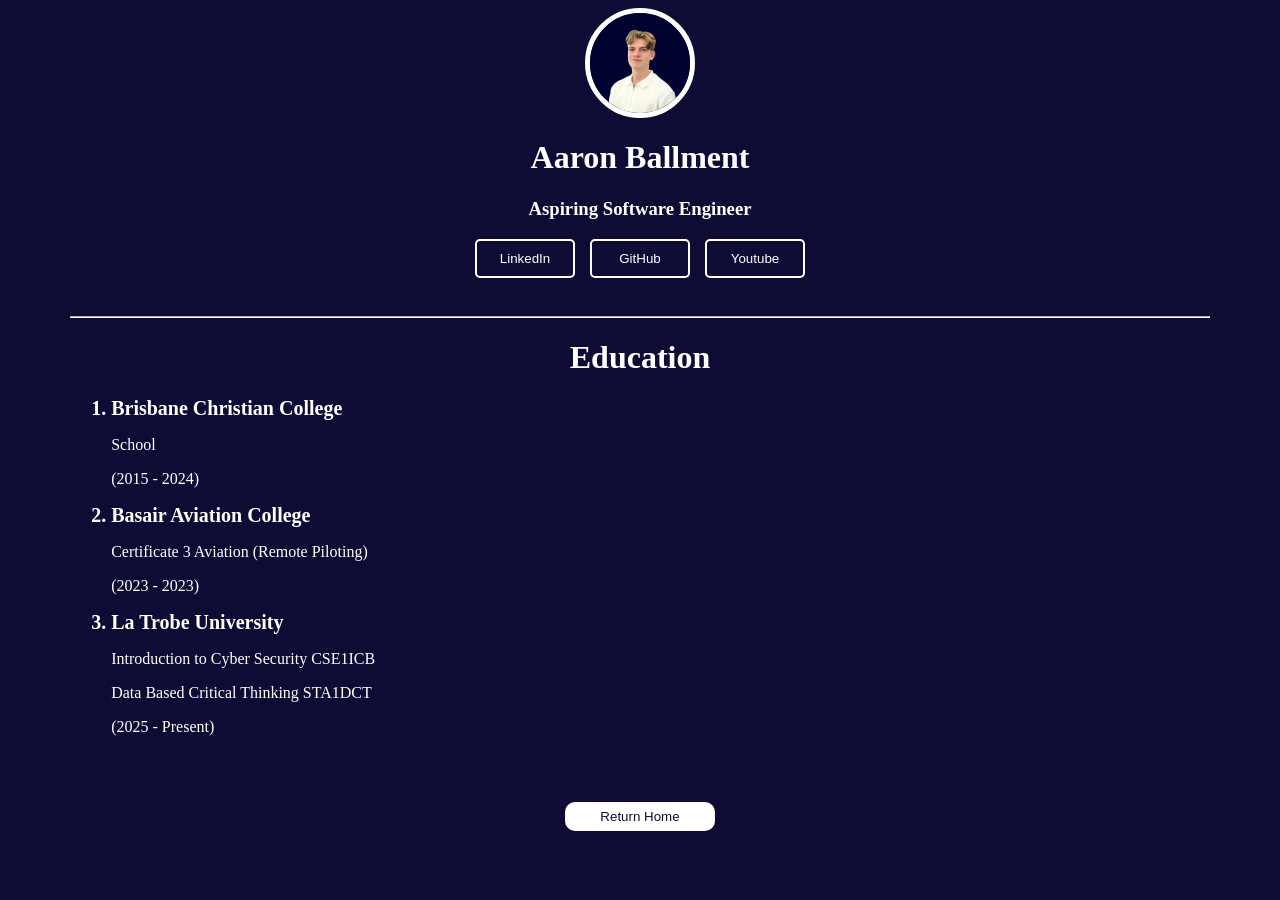
==== education.html @ cb438d03 "changed the padding of return button" ====
<!DOCTYPE html>
<head>
    <link rel="stylesheet" href="styles.css" />
    <script src="index.js"></script>
</head>
<body>
    <div>
        <img class = "pfp" src="pfp.jpeg"/>
    </div>
    <div class = "darkMode">
        <div>
            <h1 class = "name"> Aaron Ballment</h1>
            <h3 class = "name"> Aspiring Software Engineer</h3>
        </div>
        <div class = "btn_wrapper">
            <a href = "https://www.linkedin.com/in/aaronballment">
            <button class = "btn_social">LinkedIn</button>
            </a>
            <a href = "https://www.github.com/aaronballment">
            <button class = "btn_social">GitHub</button>
            </a>
            <a href = "https://www.youtube.com/channel/UCFOiV27s_rc06VLiciWk5cQ">
            <button class = "btn_social">Youtube</button>
            </a>
        </div>
        <hr class = "divider"/>
        <div>
            <div class = "heading2">
            <h1>Education</h1>
            </div>
            <div class = "content">
                <ol>
                    <li class = "list-heading">Brisbane Christian College</li>
                        <p>School</p>
                        <p>(2015 - 2024)</p>
                    <li class = "list-heading">Basair Aviation College</li>
                        <p>Certificate 3 Aviation (Remote Piloting)</p>
                        <p>(2023 - 2023)</p>
                    <li class = "list-heading">La Trobe University</li>
                        <p>Introduction to Cyber Security CSE1ICB</p>
                        <p>Data Based Critical Thinking STA1DCT</p>
                        <p>(2025 - Present)</p>
                </ol>
            </div>
        </div>
        <div class = "btn_wrapper_return">
            <a href = "index.html">
                <button class = "return">Return Home</button>
            </a>
        </div>
    </div>
</body>
---- styles.css ----
body{
    background-color: #0e0c35;
}
.darkMode{
    color: #fff;
}

.pfp{
    display: block;
    margin-left: auto;
    margin-right: auto;
    width: 100px;
    height: 100px;
    border-radius: 50%;
    border: 5px solid #fff;
}
.name{
    display: block;
    text-align: center;
    
}
.experiences{
    padding-top: 15px;
}
.list-heading{
    font-weight: bold;
    font-size: 20px;
}

.btn_wrapper{
    display: flex;
    justify-content: center;
    gap: 15px;
    padding-bottom: 30px;
}
.btn_social{
    text-align: center;
    width: 100px;
    background-color: #0e0c35;
    color: #fff;
    padding: 10px;
    border: 2px solid white;
    border-radius: 5px;
    text-decoration: none;
}
.btn_social:hover{
    background-color: #cfcfcf;
    color: #0e0c35;
}

.return{
    width: 150px;
    text-align: center;
    background-color: #fff;
    padding: 5px;
    border: 2px solid white;
    border-radius: 10px;
    color: #0e0c35;
}

.divider{
    width: 90%;
    border-color: white;
}
.content{
    display: block;
    margin-left: 5%;
}
.heading2{
    display: block;
    text-align: center;
}
.navigation_btn{
    text-align: center;
    width: 100px;
    background-color: #fff;
    color: #0e0c35;
    padding: 10px;
    border: 2px solid white;
    border-radius: 5px;
    text-decoration: none;
}
.heading{
    text-align: center;
    padding: 10px;
}
.btn_wrapper_return{
    display: flex;
    justify-content: center;
    gap: 15px;
    padding: 50px;
}
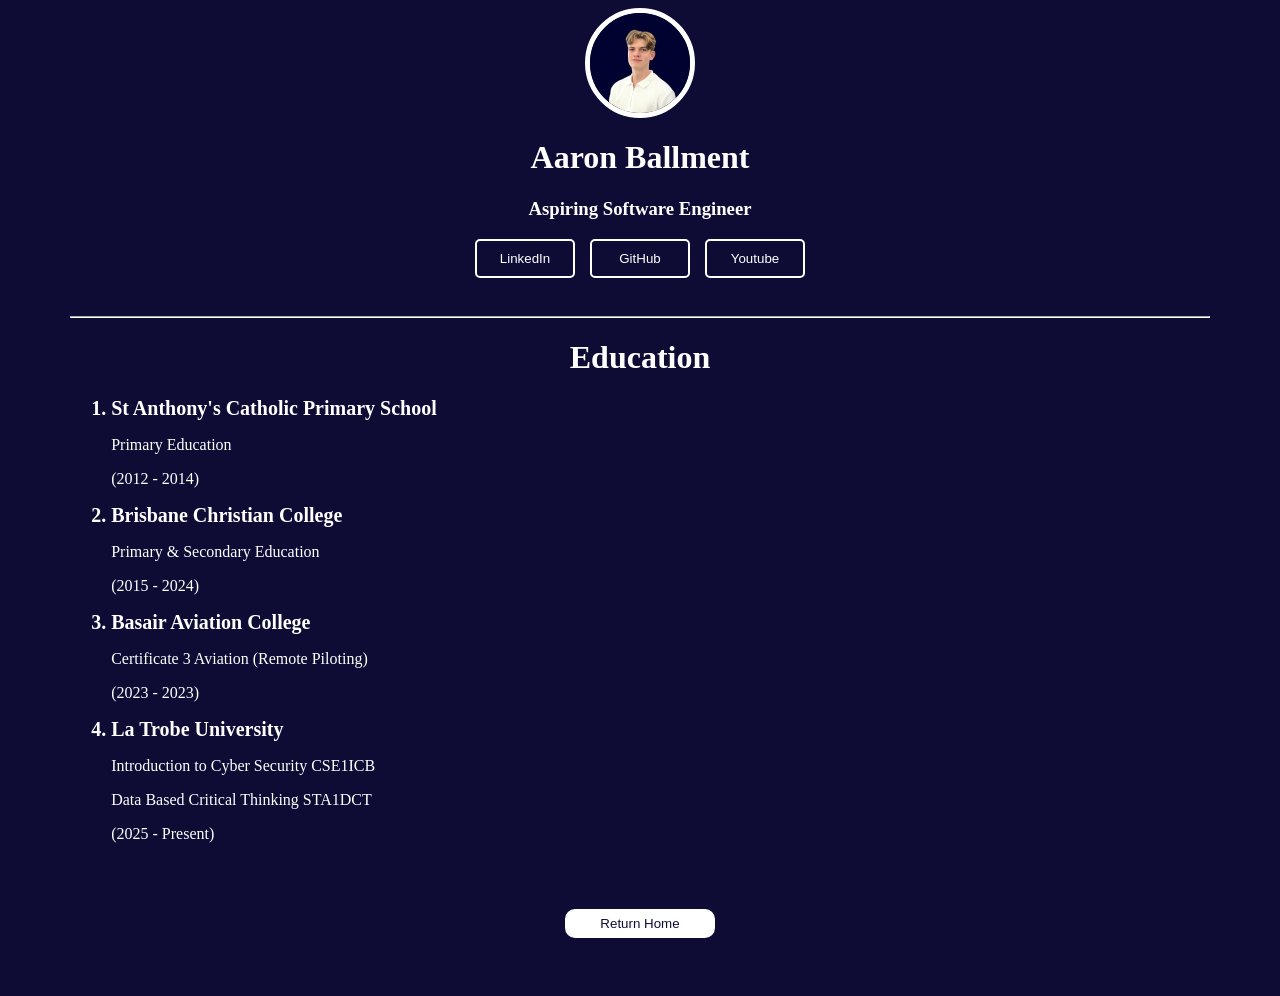
==== commit 687aafd6: "updated education to include primary edu" ====
--- a/education.html
+++ b/education.html
@@ -30,8 +30,11 @@
             </div>
             <div class = "content">
                 <ol>
+                    <li class = "list-heading">St Anthony's Catholic Primary School</li>
+                        <p>Primary Education</p>
+                        <p>(2012 - 2014)</p>
                     <li class = "list-heading">Brisbane Christian College</li>
-                        <p>School</p>
+                        <p>Primary & Secondary Education</p>
                         <p>(2015 - 2024)</p>
                     <li class = "list-heading">Basair Aviation College</li>
                         <p>Certificate 3 Aviation (Remote Piloting)</p>
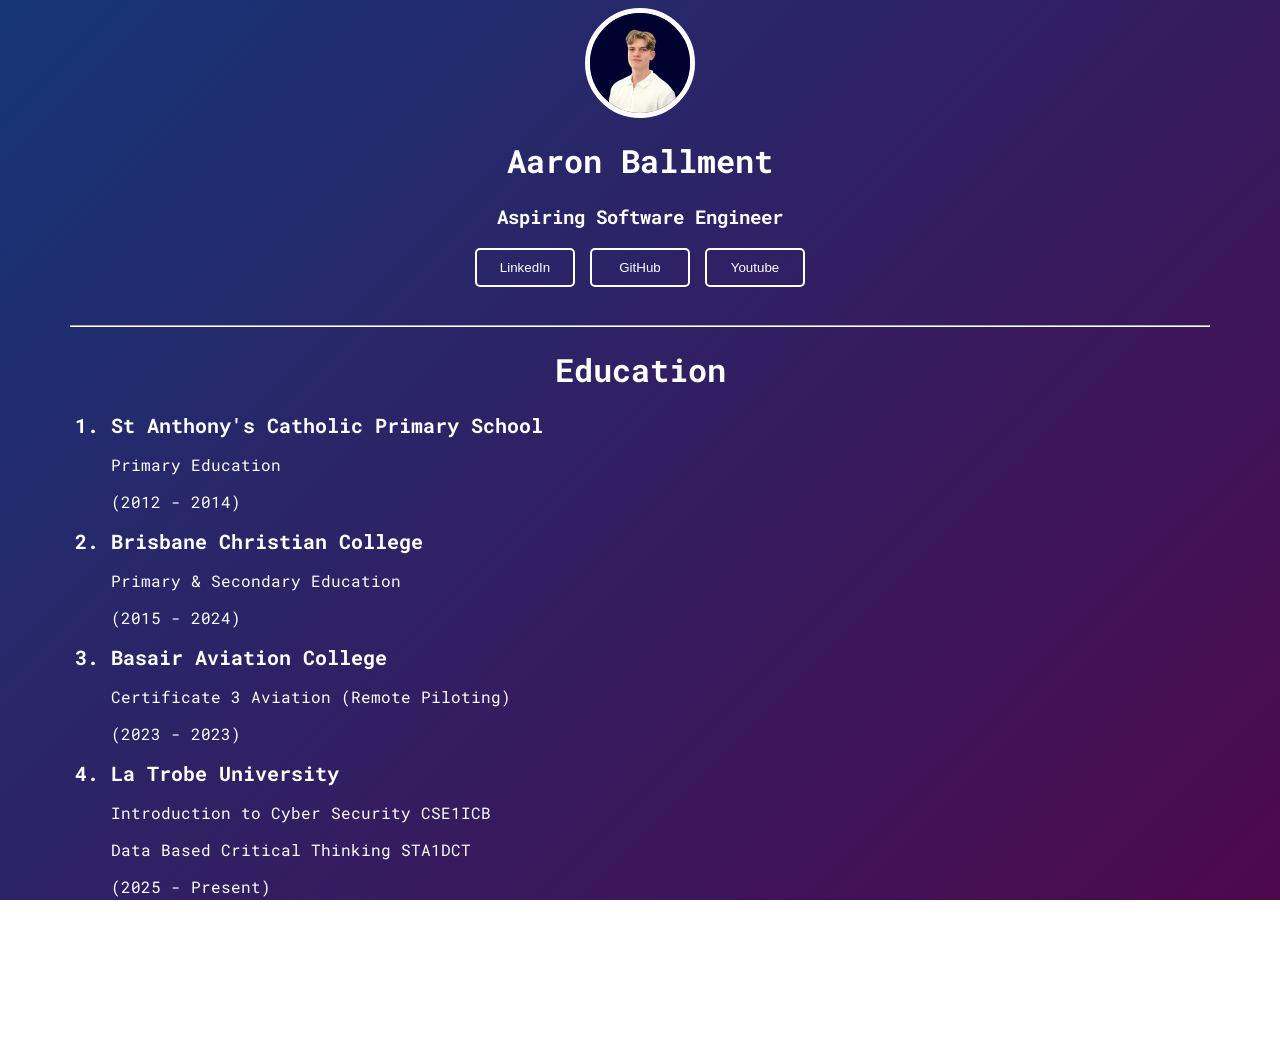
==== commit f76b28e1: "fixed social links and added prj page" ====
--- a/education.html
+++ b/education.html
@@ -1,55 +1,60 @@
 <!DOCTYPE html>
-<head>
-    <link rel="stylesheet" href="styles.css" />
-    <script src="index.js"></script>
-</head>
-<body>
-    <div>
-        <img class = "pfp" src="pfp.jpeg"/>
-    </div>
-    <div class = "darkMode">
+<html>
+    <head>
+        <link rel="stylesheet" href="styles.css" />
+        <script src="index.js"></script>
+        <link rel="preconnect" href="https://fonts.googleapis.com">
+        <link rel="preconnect" href="https://fonts.gstatic.com" crossorigin>
+        <link href="https://fonts.googleapis.com/css2?family=Roboto+Mono:ital,wght@0,100..700;1,100..700&display=swap" rel="stylesheet">    
+    </head>
+    <body>
         <div>
-            <h1 class = "name"> Aaron Ballment</h1>
-            <h3 class = "name"> Aspiring Software Engineer</h3>
+            <img class = "pfp" src="pfp.jpeg"/>
         </div>
-        <div class = "btn_wrapper">
-            <a href = "https://www.linkedin.com/in/aaronballment">
-            <button class = "btn_social">LinkedIn</button>
-            </a>
-            <a href = "https://www.github.com/aaronballment">
-            <button class = "btn_social">GitHub</button>
-            </a>
-            <a href = "https://www.youtube.com/channel/UCFOiV27s_rc06VLiciWk5cQ">
-            <button class = "btn_social">Youtube</button>
-            </a>
-        </div>
-        <hr class = "divider"/>
-        <div>
-            <div class = "heading2">
-            <h1>Education</h1>
+        <div class = "darkMode">
+            <div>
+                <h1 class = "name"> Aaron Ballment</h1>
+                <h3 class = "name"> Aspiring Software Engineer</h3>
             </div>
-            <div class = "content">
-                <ol>
-                    <li class = "list-heading">St Anthony's Catholic Primary School</li>
-                        <p>Primary Education</p>
-                        <p>(2012 - 2014)</p>
-                    <li class = "list-heading">Brisbane Christian College</li>
-                        <p>Primary & Secondary Education</p>
-                        <p>(2015 - 2024)</p>
-                    <li class = "list-heading">Basair Aviation College</li>
-                        <p>Certificate 3 Aviation (Remote Piloting)</p>
-                        <p>(2023 - 2023)</p>
-                    <li class = "list-heading">La Trobe University</li>
-                        <p>Introduction to Cyber Security CSE1ICB</p>
-                        <p>Data Based Critical Thinking STA1DCT</p>
-                        <p>(2025 - Present)</p>
-                </ol>
+            <div class = "btn_wrapper">
+                <a href = "https://www.linkedin.com/in/aaronballment" target="_blank">
+                <button class = "btn_social">LinkedIn</button>
+                </a>
+                <a href = "https://www.github.com/aaronballment" target="_blank">
+                <button class = "btn_social">GitHub</button>
+                </a>
+                <a href = "https://www.youtube.com/channel/UCFOiV27s_rc06VLiciWk5cQ" target="_blank">
+                <button class = "btn_social">Youtube</button> 
+                </a>
+            </div>
+            <hr class = "divider"/>
+            <div>
+                <div class = "heading2">
+                <h1>Education</h1>
+                </div>
+                <div class = "content">
+                    <ol>
+                        <li class = "list-heading">St Anthony's Catholic Primary School</li>
+                            <p>Primary Education</p>
+                            <p>(2012 - 2014)</p>
+                        <li class = "list-heading">Brisbane Christian College</li>
+                            <p>Primary & Secondary Education</p>
+                            <p>(2015 - 2024)</p>
+                        <li class = "list-heading">Basair Aviation College</li>
+                            <p>Certificate 3 Aviation (Remote Piloting)</p>
+                            <p>(2023 - 2023)</p>
+                        <li class = "list-heading">La Trobe University</li>
+                            <p>Introduction to Cyber Security CSE1ICB</p>
+                            <p>Data Based Critical Thinking STA1DCT</p>
+                            <p>(2025 - Present)</p>
+                    </ol>
+                </div>
+            </div>
+            <div class = "btn_wrapper_return">
+                <a href = "index.html">
+                    <button class = "return">Return Home</button>
+                </a>
             </div>
         </div>
-        <div class = "btn_wrapper_return">
-            <a href = "index.html">
-                <button class = "return">Return Home</button>
-            </a>
-        </div>
-    </div>
-</body>+    </body>
+</html>
--- a/styles.css
+++ b/styles.css
@@ -1,5 +1,7 @@
 body{
-    background-color: #0e0c35;
+    background: linear-gradient(135deg, #153677, #4e084e);
+    background-attachment: fixed;
+    font-family: "Roboto Mono", monospace;
 }
 .darkMode{
     color: #fff;
@@ -36,7 +38,7 @@
 .btn_social{
     text-align: center;
     width: 100px;
-    background-color: #0e0c35;
+    background-color: transparent;
     color: #fff;
     padding: 10px;
     border: 2px solid white;
@@ -44,18 +46,25 @@
     text-decoration: none;
 }
 .btn_social:hover{
-    background-color: #cfcfcf;
+    background-color: #fff;
     color: #0e0c35;
+    font-weight: bold;
 }
 
 .return{
     width: 150px;
     text-align: center;
-    background-color: #fff;
-    padding: 5px;
+    background-color: transparent;
+    padding: 10px;
     border: 2px solid white;
     border-radius: 10px;
+    color: #fff;
+}
+.return:hover{
+    background-color: #fff;
     color: #0e0c35;
+    font-weight: bolder;
+
 }
 
 .divider{
@@ -72,13 +81,19 @@
 }
 .navigation_btn{
     text-align: center;
-    width: 100px;
+    width: 150px;
     background-color: #fff;
     color: #0e0c35;
+    font-weight: 500;
+    font-size: larger;
     padding: 10px;
     border: 2px solid white;
     border-radius: 5px;
     text-decoration: none;
+}
+.navigation_btn:hover{
+    color: #153677;
+    font-weight: bolder;
 }
 .heading{
     text-align: center;
@@ -90,3 +105,47 @@
     gap: 15px;
     padding: 50px;
 }
+#btn_padding{
+    padding-top: 30px;
+}
+.projects{
+    width: 600px;
+    height: 353px;
+    display: flex;
+    align-items: center;
+    background-size: cover;
+    background-position: center;
+    border: 3px solid black;
+    box-shadow: 0px 0px 15px white;
+}
+.projects:hover{
+    opacity: 0.5;
+}
+
+#ProjectsContainer{
+    display: flex;
+    justify-content: space-evenly;
+}
+.projectTitle{
+    text-align: center;
+    margin: auto;
+    text-shadow: 0px 0px 3px black;
+    
+}
+.projectTitle h1{
+    opacity: 1;
+}
+.projectLink{
+    text-decoration: none;
+    color: #fff;
+}
+.projectLink:visited{
+    text-decoration: none;
+    color: #fff;
+}
+#toDoList{
+    background-image: url("toDoList.png");
+}
+#businessCard{
+     background-image: url("businessCard.png");
+}
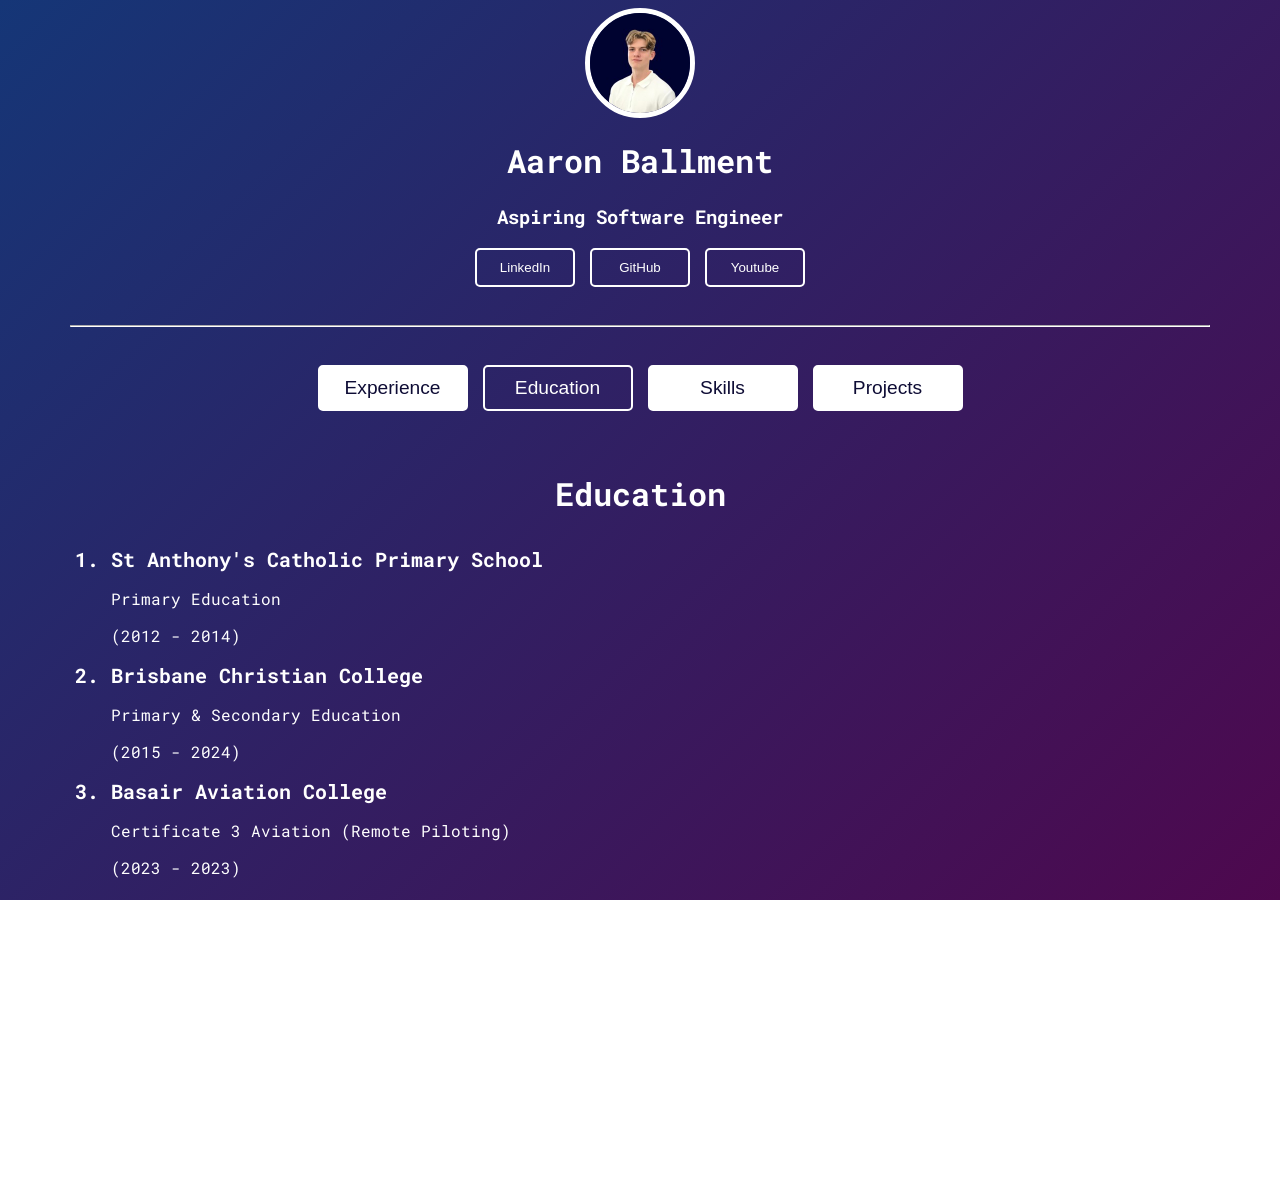
==== commit c0af6478: "updated styles for buttons" ====
--- a/education.html
+++ b/education.html
@@ -28,10 +28,21 @@
                 </a>
             </div>
             <hr class = "divider"/>
+            <div class = "btn_wrapper" id="btn_padding">
+                <a href="experience.html">
+                <button class = "navigation_btn">Experience</button>
+                </a>
+                <button class = "navigation_btn" id="visited">Education</button>
+                <a href="skills.html">
+                <button class = "navigation_btn">Skills</button>
+                </a>
+                </a>
+                <a href="projects.html">
+                <button class = "navigation_btn">Projects</button>
+                </a>
+            </div>
             <div>
-                <div class = "heading2">
-                <h1>Education</h1>
-                </div>
+                <h1 class = "heading">Education</h1>
                 <div class = "content">
                     <ol>
                         <li class = "list-heading">St Anthony's Catholic Primary School</li>
--- a/styles.css
+++ b/styles.css
@@ -49,6 +49,7 @@
     background-color: #fff;
     color: #0e0c35;
     font-weight: bold;
+    cursor: pointer;
 }
 
 .return{
@@ -64,7 +65,7 @@
     background-color: #fff;
     color: #0e0c35;
     font-weight: bolder;
-
+    cursor: pointer;
 }
 
 .divider{
@@ -94,6 +95,7 @@
 .navigation_btn:hover{
     color: #153677;
     font-weight: bolder;
+    cursor: pointer;
 }
 .heading{
     text-align: center;
@@ -120,16 +122,18 @@
 }
 .projects:hover{
     opacity: 0.5;
+    cursor: pointer;
 }
 
 #ProjectsContainer{
     display: flex;
     justify-content: space-evenly;
+    padding-top: 50px;
 }
 .projectTitle{
     text-align: center;
     margin: auto;
-    text-shadow: 0px 0px 3px black;
+    text-shadow: 0px 0px 5px black;
     
 }
 .projectTitle h1{
@@ -148,4 +152,8 @@
 }
 #businessCard{
      background-image: url("businessCard.png");
+}
+#visited{
+    background: transparent;
+    color:#fff;
 }
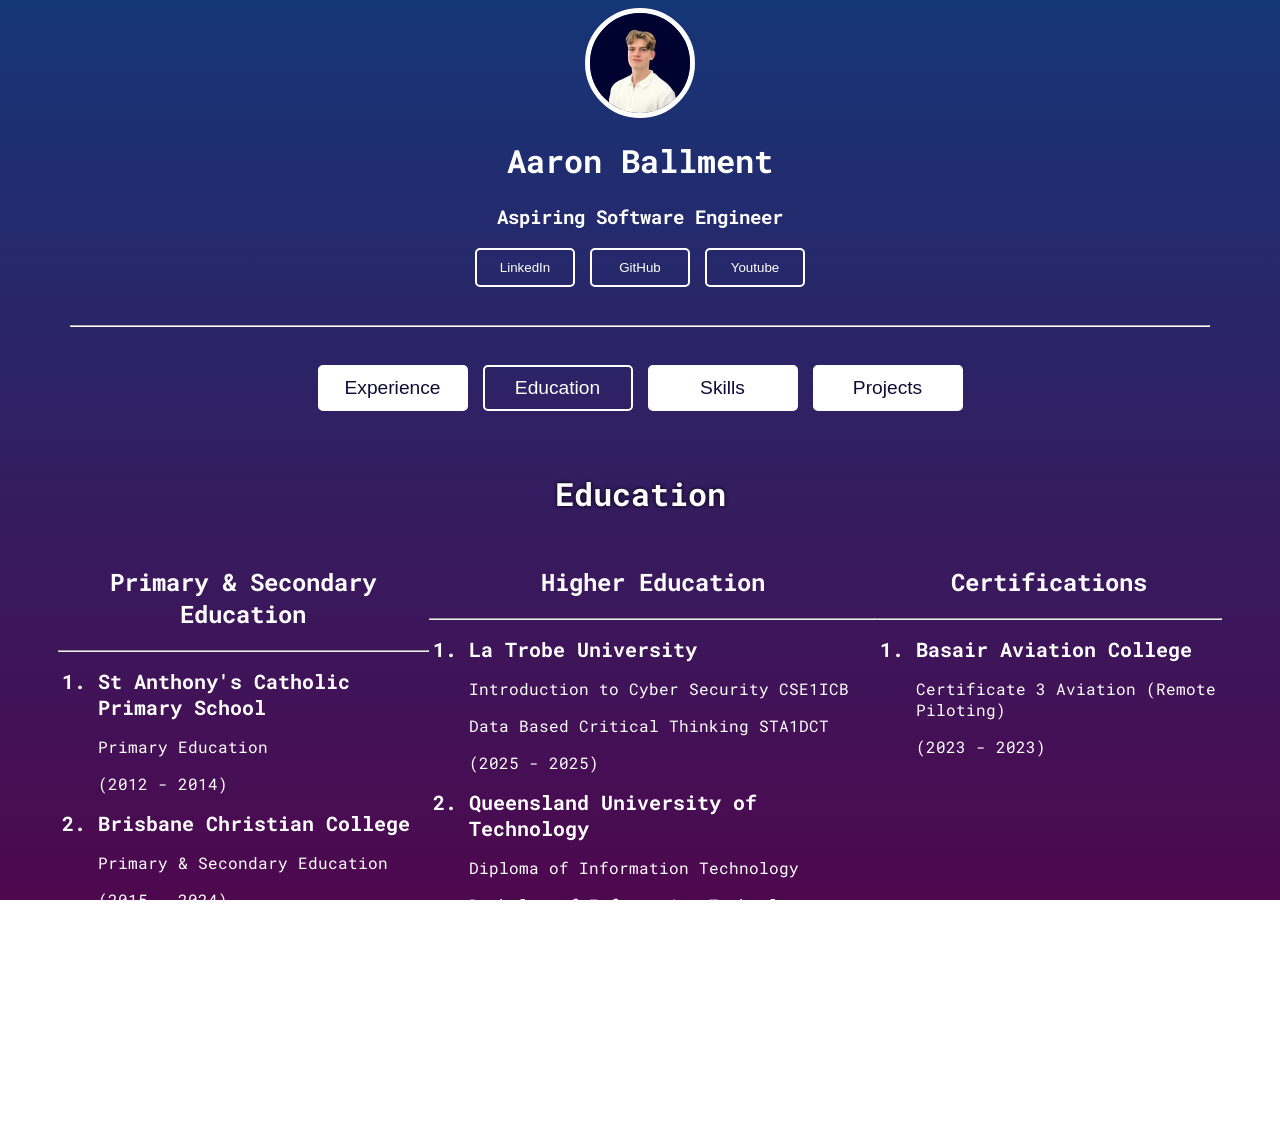
==== commit e3716d3a: "29th/05 update - education page" ====
--- a/education.html
+++ b/education.html
@@ -9,7 +9,7 @@
     </head>
     <body>
         <div>
-            <img class = "pfp" src="pfp.jpeg"/>
+            <img class = "pfp" src="images/pfp.jpeg"/>
         </div>
         <div class = "darkMode">
             <div>
@@ -43,22 +43,42 @@
             </div>
             <div>
                 <h1 class = "heading">Education</h1>
-                <div class = "content">
-                    <ol>
-                        <li class = "list-heading">St Anthony's Catholic Primary School</li>
+                <div id = "EducationContent">
+                    <div>
+                        <h2 class = "educationHeading">Primary & Secondary Education</h2>
+                        <hr>
+                        <ol>
+                            <li class = "list-heading">St Anthony's Catholic Primary School</li>
                             <p>Primary Education</p>
                             <p>(2012 - 2014)</p>
-                        <li class = "list-heading">Brisbane Christian College</li>
+                            <li class = "list-heading">Brisbane Christian College</li>
                             <p>Primary & Secondary Education</p>
                             <p>(2015 - 2024)</p>
-                        <li class = "list-heading">Basair Aviation College</li>
+                        </ol>
+                    </div>
+                    <div>
+                        <h2 class = "educationHeading">Higher Education</h2>
+                        <hr>
+                        <ol>
+                            <li class = "list-heading">La Trobe University</li>
+                            <p>Introduction to Cyber Security CSE1ICB</p>
+                            <p>Data Based Critical Thinking STA1DCT</p>
+                            <p>(2025 - 2025)</p>
+                            <li class = "list-heading">Queensland University of Technology</li>
+                            <p>Diploma of Information Technology</p>
+                            <p>Bachelor of Information Technology (Computer Science)</p>
+                            <p>(2025 - Present)</p>
+                        </ol>
+                    </div>
+                    <div>
+                        <h2 class = "educationHeading">Certifications</h2>
+                        <hr>
+                        <ol>
+                            <li class = "list-heading">Basair Aviation College</li>
                             <p>Certificate 3 Aviation (Remote Piloting)</p>
                             <p>(2023 - 2023)</p>
-                        <li class = "list-heading">La Trobe University</li>
-                            <p>Introduction to Cyber Security CSE1ICB</p>
-                            <p>Data Based Critical Thinking STA1DCT</p>
-                            <p>(2025 - Present)</p>
-                    </ol>
+                        </ol>
+                    </div>
                 </div>
             </div>
             <div class = "btn_wrapper_return">
--- a/styles.css
+++ b/styles.css
@@ -1,5 +1,5 @@
 body{
-    background: linear-gradient(135deg, #153677, #4e084e);
+    background: linear-gradient( #153677, #4e084e);
     background-attachment: fixed;
     font-family: "Roboto Mono", monospace;
 }
@@ -100,6 +100,8 @@
 .heading{
     text-align: center;
     padding: 10px;
+    font-weight: bolder;
+    text-shadow: 0 0 4px black;
 }
 .btn_wrapper_return{
     display: flex;
@@ -110,22 +112,42 @@
 #btn_padding{
     padding-top: 30px;
 }
-.projects{
+.projects {
     width: 600px;
     height: 353px;
     display: flex;
     align-items: center;
+    border: 5px solid black;
+    box-shadow: 0px 0px 20px white;
+    position: relative;
+}
+
+.projects::before {
+    content: "";
     background-size: cover;
     background-position: center;
-    border: 3px solid black;
-    box-shadow: 0px 0px 15px white;
-}
-.projects:hover{
+    position: absolute;
+    top: 0;
+    left: 0;
+    right: 0;
+    bottom: 0;
     opacity: 0.5;
-    cursor: pointer;
+    z-index: -1;
 }
 
-#ProjectsContainer{
+#toDoList::before {
+    background-image: url('images/toDoList.png');
+}
+
+#businessCard::before {
+    background-image: url('images/businessCard.png');
+}
+
+.projects:hover::before {
+    opacity: 1;
+}
+
+#ProjectsContainer {
     display: flex;
     justify-content: space-evenly;
     padding-top: 50px;
@@ -133,8 +155,7 @@
 .projectTitle{
     text-align: center;
     margin: auto;
-    text-shadow: 0px 0px 5px black;
-    
+    text-shadow: 0px 0px 3px black;
 }
 .projectTitle h1{
     opacity: 1;
@@ -147,13 +168,17 @@
     text-decoration: none;
     color: #fff;
 }
-#toDoList{
-    background-image: url("toDoList.png");
-}
-#businessCard{
-     background-image: url("businessCard.png");
-}
 #visited{
     background: transparent;
     color:#fff;
+}
+#EducationContent{
+    display: flex;
+    flex-direction: row;
+    justify-content: space-around;
+    align-items: top;
+    margin: 0 50px;
+}
+.educationHeading{
+    text-align: center;
 }
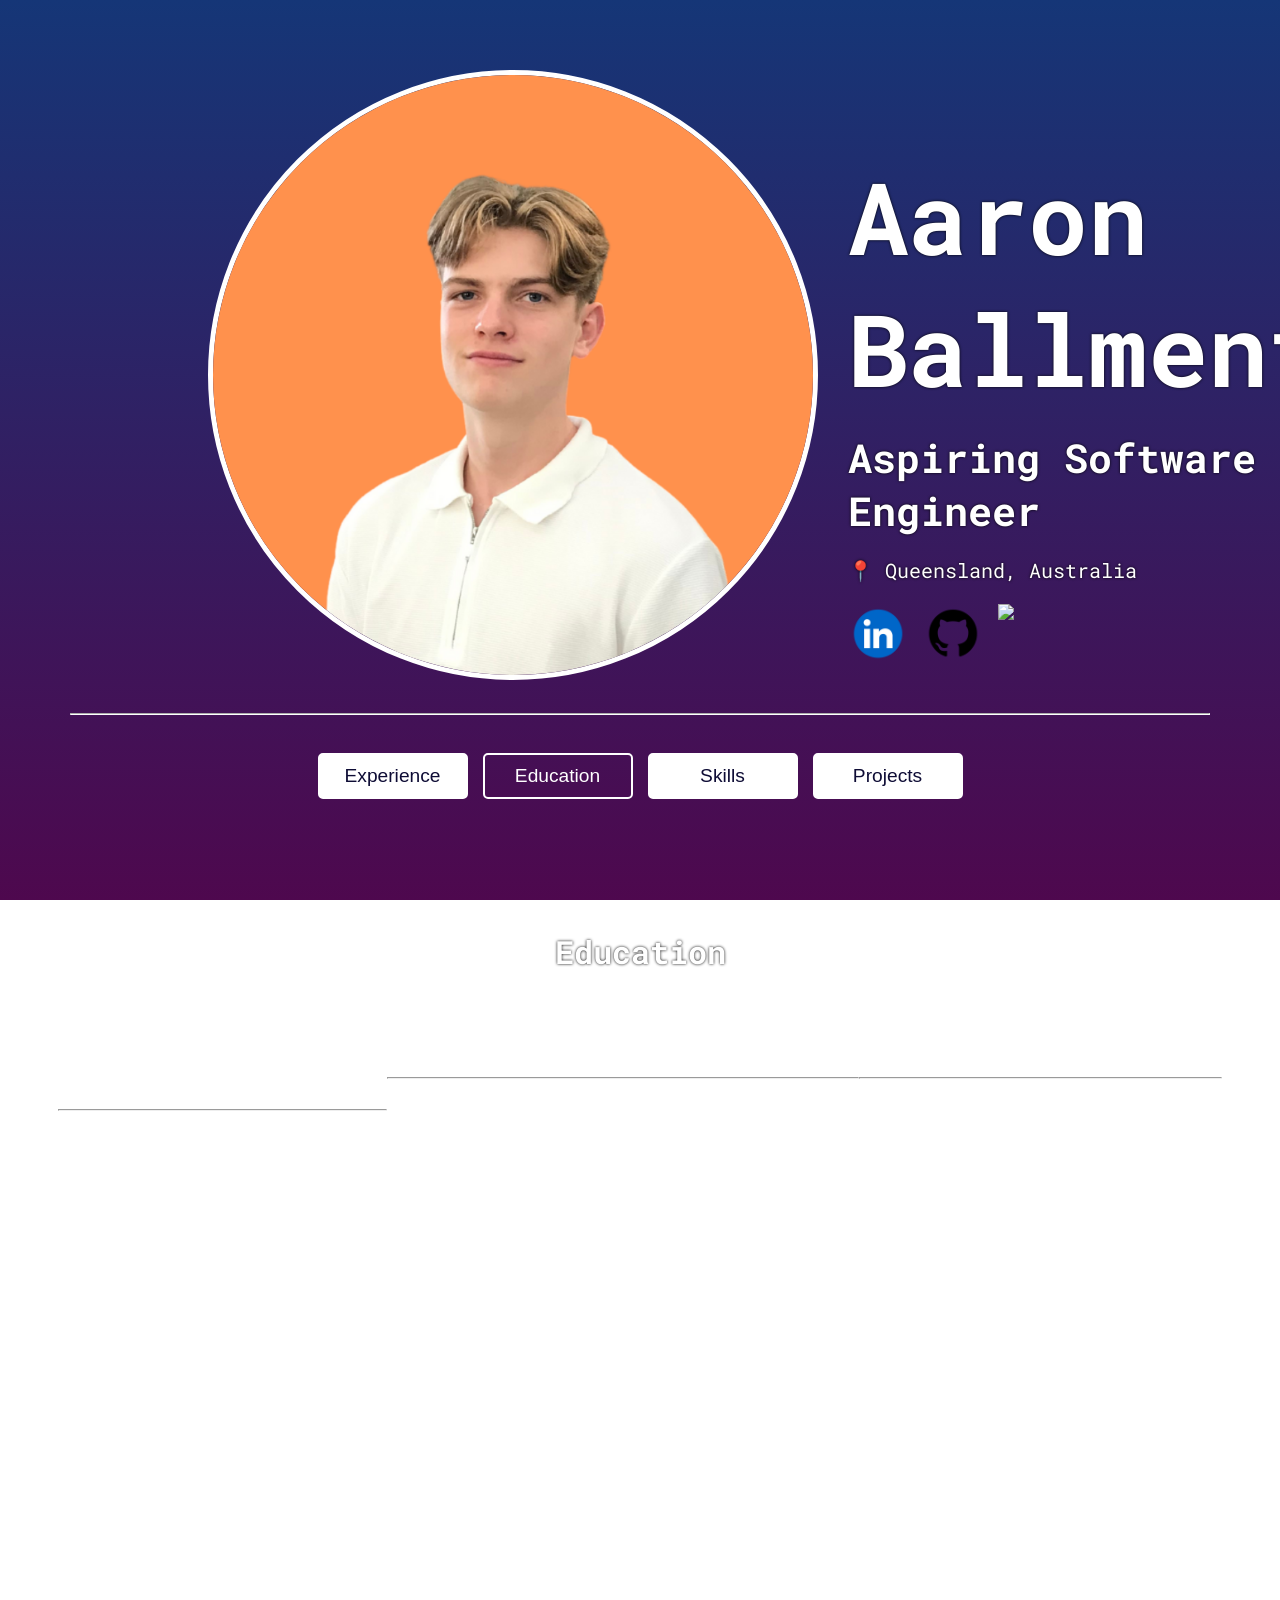
==== commit bf042b39: "Massive Update to look of pages, still needs more" ====
--- a/education.html
+++ b/education.html
@@ -1,91 +1,94 @@
 <!DOCTYPE html>
 <html>
-    <head>
-        <link rel="stylesheet" href="styles.css" />
-        <script src="index.js"></script>
-        <link rel="preconnect" href="https://fonts.googleapis.com">
-        <link rel="preconnect" href="https://fonts.gstatic.com" crossorigin>
-        <link href="https://fonts.googleapis.com/css2?family=Roboto+Mono:ital,wght@0,100..700;1,100..700&display=swap" rel="stylesheet">    
-    </head>
-    <body>
-        <div>
-            <img class = "pfp" src="images/pfp.jpeg"/>
-        </div>
-        <div class = "darkMode">
-            <div>
-                <h1 class = "name"> Aaron Ballment</h1>
-                <h3 class = "name"> Aspiring Software Engineer</h3>
-            </div>
-            <div class = "btn_wrapper">
-                <a href = "https://www.linkedin.com/in/aaronballment" target="_blank">
-                <button class = "btn_social">LinkedIn</button>
+
+<head>
+    <link rel="stylesheet" href="styles.css" />
+    <script src="index.js"></script>
+    <link rel="preconnect" href="https://fonts.googleapis.com">
+    <link rel="preconnect" href="https://fonts.gstatic.com" crossorigin>
+    <link href="https://fonts.googleapis.com/css2?family=Roboto+Mono:ital,wght@0,100..700;1,100..700&display=swap"
+        rel="stylesheet">
+</head>
+
+<body>
+    <div id="hero">
+        <img class="pfp" src="images/pfp.jpeg" />
+        <div id="heroTitle">
+            <h1> Aaron Ballment</h1>
+            <h3> Aspiring Software Engineer</h3>
+            <p>📍 Queensland, Australia</h3>
+            <div class="btn_wrapper" id="heroBtn">
+                <a href="https://www.linkedin.com/in/aaronballment" target="_blank">
+                    <img id="btnImg" src="images/LinkedIn-Logo.png">
                 </a>
-                <a href = "https://www.github.com/aaronballment" target="_blank">
-                <button class = "btn_social">GitHub</button>
+                <a href="https://www.github.com/aaronballment" target="_blank">
+                    <img id="btnImg" src="images/GitHub-Logo.png">
                 </a>
-                <a href = "https://www.youtube.com/channel/UCFOiV27s_rc06VLiciWk5cQ" target="_blank">
-                <button class = "btn_social">Youtube</button> 
-                </a>
-            </div>
-            <hr class = "divider"/>
-            <div class = "btn_wrapper" id="btn_padding">
-                <a href="experience.html">
-                <button class = "navigation_btn">Experience</button>
-                </a>
-                <button class = "navigation_btn" id="visited">Education</button>
-                <a href="skills.html">
-                <button class = "navigation_btn">Skills</button>
-                </a>
-                </a>
-                <a href="projects.html">
-                <button class = "navigation_btn">Projects</button>
-                </a>
-            </div>
-            <div>
-                <h1 class = "heading">Education</h1>
-                <div id = "EducationContent">
-                    <div>
-                        <h2 class = "educationHeading">Primary & Secondary Education</h2>
-                        <hr>
-                        <ol>
-                            <li class = "list-heading">St Anthony's Catholic Primary School</li>
-                            <p>Primary Education</p>
-                            <p>(2012 - 2014)</p>
-                            <li class = "list-heading">Brisbane Christian College</li>
-                            <p>Primary & Secondary Education</p>
-                            <p>(2015 - 2024)</p>
-                        </ol>
-                    </div>
-                    <div>
-                        <h2 class = "educationHeading">Higher Education</h2>
-                        <hr>
-                        <ol>
-                            <li class = "list-heading">La Trobe University</li>
-                            <p>Introduction to Cyber Security CSE1ICB</p>
-                            <p>Data Based Critical Thinking STA1DCT</p>
-                            <p>(2025 - 2025)</p>
-                            <li class = "list-heading">Queensland University of Technology</li>
-                            <p>Diploma of Information Technology</p>
-                            <p>Bachelor of Information Technology (Computer Science)</p>
-                            <p>(2025 - Present)</p>
-                        </ol>
-                    </div>
-                    <div>
-                        <h2 class = "educationHeading">Certifications</h2>
-                        <hr>
-                        <ol>
-                            <li class = "list-heading">Basair Aviation College</li>
-                            <p>Certificate 3 Aviation (Remote Piloting)</p>
-                            <p>(2023 - 2023)</p>
-                        </ol>
-                    </div>
-                </div>
-            </div>
-            <div class = "btn_wrapper_return">
-                <a href = "index.html">
-                    <button class = "return">Return Home</button>
+                <a href="https://www.youtube.com/channel/UCFOiV27s_rc06VLiciWk5cQ" target="_blank">
+                    <img id="btnImg" src="images/Youtube-Logo.png">
                 </a>
             </div>
         </div>
-    </body>
+    </div>
+    <hr class="divider" />
+    <div class="btn_wrapper" id="btn_padding">
+        <a href="experience.html">
+            <button class="navigation_btn">Experience</button>
+        </a>
+        <button class="navigation_btn" id="visited">Education</button>
+        <a href="skills.html">
+            <button class="navigation_btn">Skills</button>
+        </a>
+        </a>
+        <a href="projects.html">
+            <button class="navigation_btn">Projects</button>
+        </a>
+    </div>
+    <div>
+        <h1 class="heading">Education</h1>
+        <div id="EducationContent">
+            <div>
+                <h2 class="educationHeading">Primary & Secondary Education</h2>
+                <hr>
+                <ol>
+                    <li class="list-heading">St Anthony's Catholic Primary School</li>
+                    <p>Primary Education</p>
+                    <p>(2012 - 2014)</p>
+                    <li class="list-heading">Brisbane Christian College</li>
+                    <p>Primary & Secondary Education</p>
+                    <p>(2015 - 2024)</p>
+                </ol>
+            </div>
+            <div>
+                <h2 class="educationHeading">Higher Education</h2>
+                <hr>
+                <ol>
+                    <li class="list-heading">La Trobe University</li>
+                    <p>Introduction to Cyber Security CSE1ICB</p>
+                    <p>Data Based Critical Thinking STA1DCT</p>
+                    <p>(2025 - 2025)</p>
+                    <li class="list-heading">Queensland University of Technology</li>
+                    <p>Diploma of Information Technology</p>
+                    <p>Bachelor of Information Technology (Computer Science)</p>
+                    <p>(2025 - Present)</p>
+                </ol>
+            </div>
+            <div>
+                <h2 class="educationHeading">Certifications</h2>
+                <hr>
+                <ol>
+                    <li class="list-heading">Basair Aviation College</li>
+                    <p>Certificate 3 Aviation (Remote Piloting)</p>
+                    <p>(2023 - 2023)</p>
+                </ol>
+            </div>
+        </div>
+    </div>
+    <div class="btn_wrapper_return">
+        <a href="index.html">
+            <button class="return">Return Home</button>
+        </a>
+    </div>
+</body>
+
 </html>
--- a/styles.css
+++ b/styles.css
@@ -2,56 +2,58 @@
     background: linear-gradient( #153677, #4e084e);
     background-attachment: fixed;
     font-family: "Roboto Mono", monospace;
-}
-.darkMode{
-    color: #fff;
-}
+    color: #fff;
+}
+#hero{
+    margin-top: 70px;
+    display: flex;
+    align-items: center;
+    padding-bottom: 25px;
+}
+#heroTitle{
+    text-shadow: 0 0 3px black;
+    padding-left: 30px;
+}
+#heroTitle h1{
+    font-size: 100px;
+}
+#heroTitle h3, p{
+    display: flex;
+    font-size: 20px;
+    align-items: top;
+    margin-top: -20px;
+}
+#heroTitle h3{
+    margin-top: -50px;
+    font-size: 40px;
+}
+
 
 .pfp{
-    display: block;
-    margin-left: auto;
-    margin-right: auto;
-    width: 100px;
-    height: 100px;
+    margin-left: 200px;
+    width: 600px;
+    height: 600px;
     border-radius: 50%;
     border: 5px solid #fff;
 }
-.name{
-    display: block;
-    text-align: center;
-    
-}
-.experiences{
-    padding-top: 15px;
-}
+
+
 .list-heading{
     font-weight: bold;
     font-size: 20px;
-}
-
+    padding-bottom: 30px;
+}
 .btn_wrapper{
     display: flex;
     justify-content: center;
     gap: 15px;
-    padding-bottom: 30px;
-}
-.btn_social{
-    text-align: center;
-    width: 100px;
-    background-color: transparent;
-    color: #fff;
-    padding: 10px;
-    border: 2px solid white;
-    border-radius: 5px;
-    text-decoration: none;
-}
-.btn_social:hover{
-    background-color: #fff;
-    color: #0e0c35;
-    font-weight: bold;
-    cursor: pointer;
-}
-
+}
+#heroBtn{
+    justify-content: start;
+}
+#btnImg{
+    width: 60px;
+}
 .return{
     width: 150px;
     text-align: center;
@@ -72,9 +74,10 @@
     width: 90%;
     border-color: white;
 }
-.content{
+#aboutMeContent{
     display: block;
-    margin-left: 5%;
+    margin: 0 0 0 5%;
+
 }
 .heading2{
     display: block;
@@ -101,7 +104,7 @@
     text-align: center;
     padding: 10px;
     font-weight: bolder;
-    text-shadow: 0 0 4px black;
+    text-shadow: 0 0 3px black;
 }
 .btn_wrapper_return{
     display: flex;
@@ -111,6 +114,7 @@
 }
 #btn_padding{
     padding-top: 30px;
+    padding-bottom: 100px;
 }
 .projects {
     width: 600px;
@@ -175,10 +179,25 @@
 #EducationContent{
     display: flex;
     flex-direction: row;
-    justify-content: space-around;
+    justify-content: space-between;
     align-items: top;
     margin: 0 50px;
 }
+#EducationContent p{
+    padding: 3px 0;
+}
 .educationHeading{
     text-align: center;
+}
+.techImg{
+    width: 100px;
+    padding: 30px;
+
+}
+#techImgContainer{
+    display: flex;
+    flex-direction: row;
+    justify-content: center;
+    padding-bottom: 50px;
+
 }
